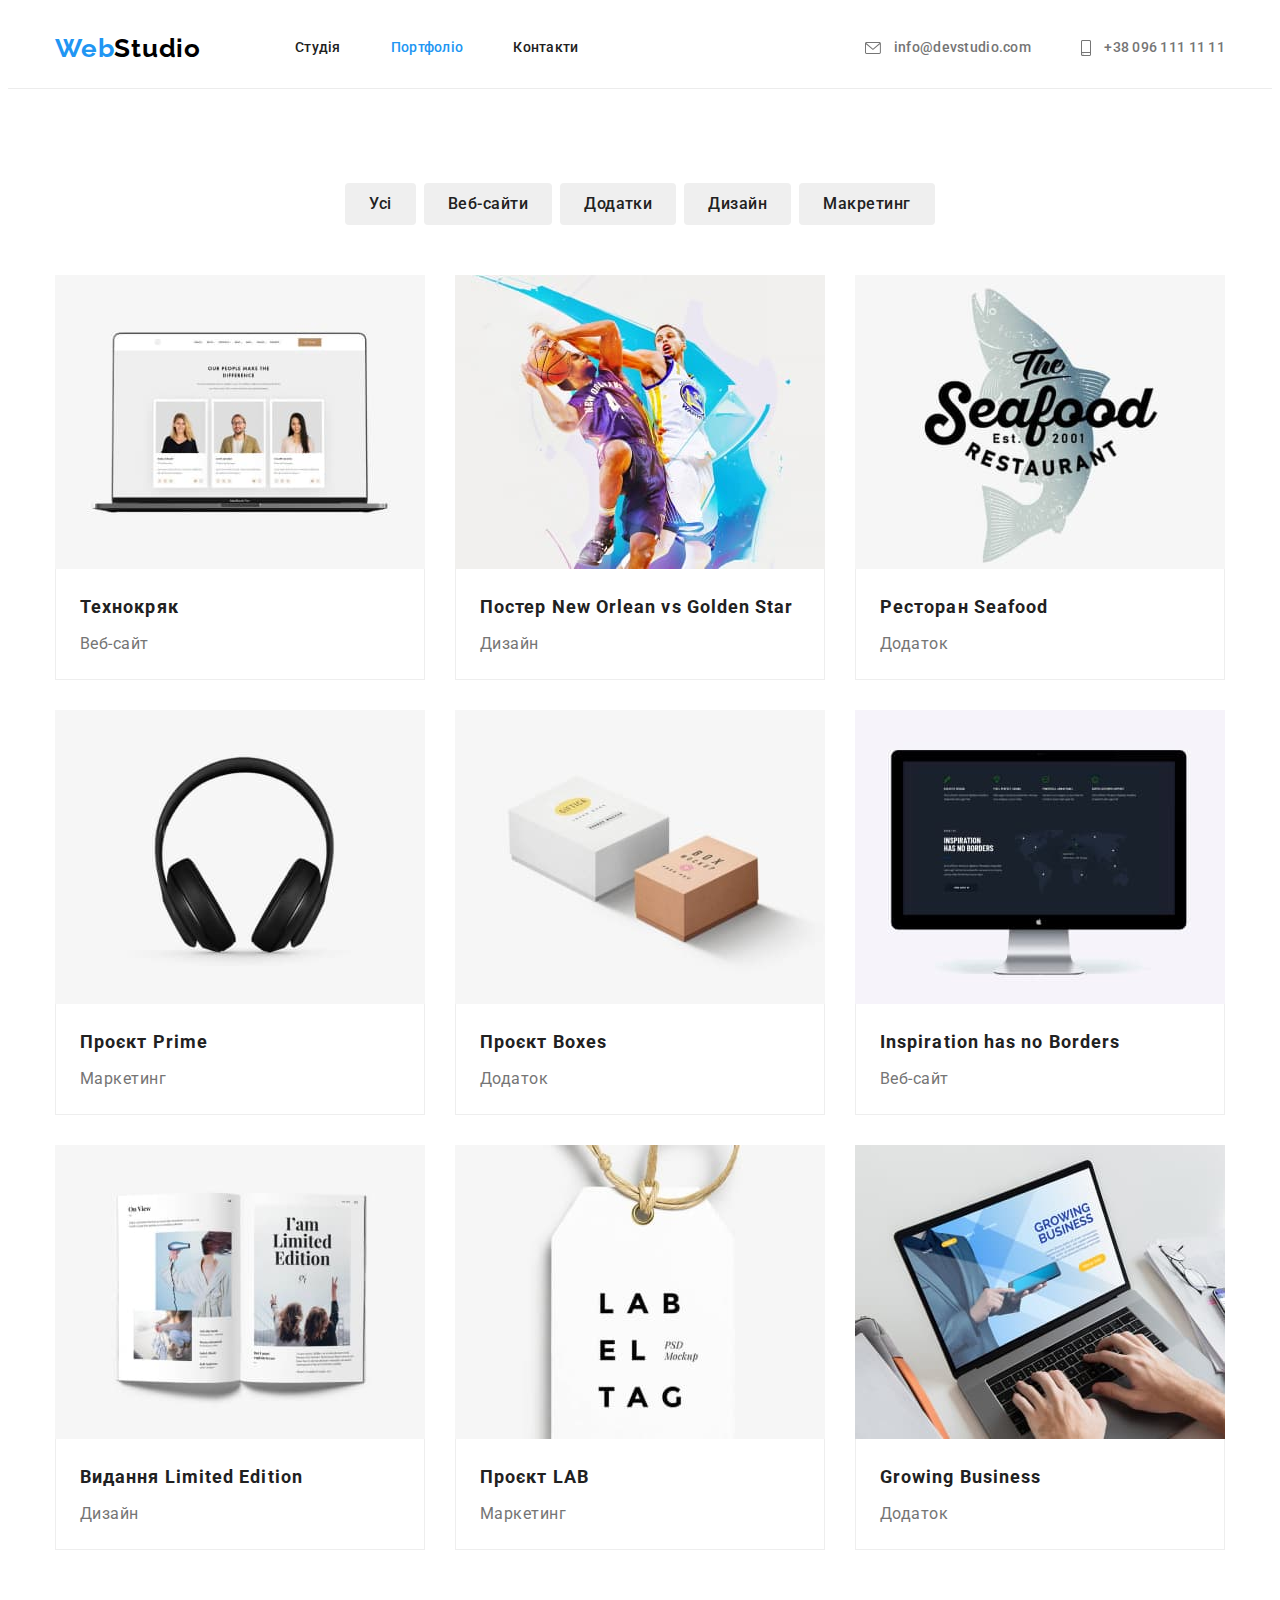
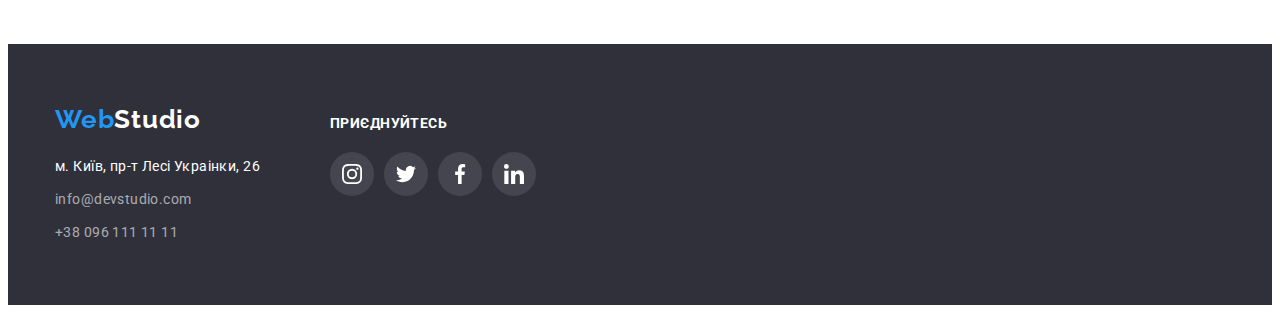
==== portfolio.html @ 737aeebc "initial state commit" ====
<!DOCTYPE html>
<html lang="uk">
<head>
    <meta charset="UTF-8">
    <meta http-equiv="X-UA-Compatible" content="IE=edge">
    <meta name="viewport" content="width=, initial-scale=1.0">
    <link rel=“preconnect” href=“https://fonts.googleapis.com”>
    <link rel=“preconnect” href=“https://fonts.gstatic.com” crossorigin>
    <link href="https://fonts.googleapis.com/css2?family=Raleway:wght@700&family=Roboto:wght@400;500;700;900&display=swap" rel="stylesheet">
    <link rel="stylesheet" href="https://cdnjs.cloudflare.com/ajax/libs/modern-normalize/1.1.0/modern-normalize.min.css" integrity="sha512-wpPYUAdjBVSE4KJnH1VR1HeZfpl1ub8YT/NKx4PuQ5NmX2tKuGu6U/JRp5y+Y8XG2tV+wKQpNHVUX03MfMFn9Q==" crossorigin="anonymous" referrerpolicy="no-referrer" />
    <link href="css/styles.css" rel="stylesheet">
    <title>Портфоліо</title>
</head>
<body>
    <header class="page-header-container">
            <div class="header-nav-block container">
                <a class="logo" href="index.html"><span>Web</span>Studio</a>
                <nav class="navigation-block">
                    <ul class="header-list-block">
                        <li><a class="header-link" href="index.html">Cтудія</a></li>
                        <li><a class="header-link selected" href="portfolio.html">Портфоліо</a></li>
                        <li><a class="header-link" href="#">Контакти</a></li>
                    </ul>
                </nav>
                <ul class="header-info-block">
                    <li><a class="header-info-mail" href="mailto:info@devstudio.com">
                        <svg class="mail-icon" width="16" height="12">
                            <use href="./images/icons.svg#icon-envelope"></use>
                        </svg>
                        info@devstudio.com</a>
                    </li>
                    <li><a class="header-info-tel" href="tel:+380961111111">
                        <svg class="smartphone-icon" width="10" height="16">
                            <use href="./images/icons.svg#icon-smartphone"></use>
                        </svg>
                        +38 096 111 11 11</a>
                    </li>
                </ul>
            </div>
    </header>
        <main>
            <section class="section">
                <div class="container">
                    <h1 class="main-portfolio">portfolio</h1>
                    <ul class="portfolio-button">            
                        <li><button class="port-button" type="button">Усі</button></li>
                        <li><button class="port-button" type="button">Веб-сайти</button></li>
                        <li><button class="port-button" type="button">Додатки</button></li>
                        <li><button class="port-button" type="button">Дизайн</button></li>
                        <li><button class="port-button" type="button">Макретинг</button></li>
                    </ul>
                    <ul class="portfolio-photo">
                        <li class="port-list">
                            <a class="port-link" href="#">
                                <img class="port-img" src="images/portfolio/img.jpg" alt="leptop" width="370" height="294">
                                <div class="port-p">
                                    <h3 class="port-title">Технокряк</h3>
                                    <p class="port-text">Веб-сайт</p>
                                </div>
                            </a>
                        </li>
                        <li class="port-list">
                            <a class="port-link" href="#">
                                <img class="port-img" src="images/portfolio/img2.jpg" alt="bascketball" width="370" height="294">
                                <div class="port-p">
                                    <h3 class="port-title">Постер New Orlean vs Golden Star</h3>
                                    <p class="port-text">Дизайн</p>
                                </div>
                            </a>
                        </li>
                        <li class="port-list">
                            <a class="port-link" href="#">
                                <img class="port-img" src="images/portfolio/img3.jpg" alt="seafood" width="370" height="294">
                                <div class="port-p">    
                                    <h3 class="port-title">Ресторан Seafood</h3>
                                    <p class="port-text">Додаток</p>
                                </div>
                            </a>
                        </li>
                        <li class="port-list">
                            <a class="port-link" href="#">
                                <img class="port-img" src="images/portfolio/img4.jpg" alt="headphone" width="370" height="294">
                                <div class="port-p">
                                    <h3 class="port-title">Проєкт Prime</h3>
                                    <p class="port-text">Маркетинг</p>
                                </div>
                            </a>
                        </li>
                        <li class="port-list">
                            <a class="port-link" href="#">
                                <img class="port-img" src="images/portfolio/img5.jpg" alt="boxes" width="370" height="294">
                                <div class="port-p">
                                    <h3 class="port-title">Проєкт Boxes</h3>
                                    <p class="port-text">Додаток</p>
                                </div>
                            </a>
                        </li>
                        <li class="port-list">
                            <a class="port-link" href="#">
                                <img class="port-img" src="images/portfolio/img6.jpg" alt="imac" width="370" height="294">
                                <div class="port-p"> 
                                    <h3 class="port-title">Inspiration has no Borders</h3>
                                    <p class="port-text">Веб-сайт</p>
                                </div>
                            </a>
                        </li>
                        <li class="port-list">
                            <a class="port-link" href="#">
                                <img class="port-img" src="images/portfolio/img7.jpg" alt="book" width="370" height="294">
                                <div class="port-p">
                                    <h3 class="port-title">Видання Limited Edition</h3>
                                    <p class="port-text">Дизайн</p>
                                </div>
                            </a>
                        </li>
                        <li class="port-list">
                            <a class="port-link" href="#">
                                <img class="port-img" src="images/portfolio/img8.jpg" alt="#" width="370" height="294">
                                <div class="port-p">    
                                    <h3 class="port-title">Проєкт LAB</h3>
                                    <p class="port-text">Маркетинг</p>
                                </div>
                            </a>
                        </li>
                        <li class="port-list">
                            <a class="port-link" href="#">
                                <img class="port-img" src="images/portfolio/img9.jpg" alt="#" width="370" height="294">
                                <div class="port-p">
                                    <h3 class="port-title">Growing Business</h3>
                                    <p class="port-text">Додаток</p>
                                </div>
                            </a>
                        </li>
                    </ul>
                </div>
            </section>
        </main>
        <footer class="footer-content">
            <div class="container">
                <div class="footer-div">
                    <a class="logo-footer" href="index.html"><span class="web-logo">Web</span>Studio</a>
                    <address>
                        <ul class="footer-info-block">
                            <li><a class="footer-adress" href="https://goo.gl/maps/CPtrU1FHBa2aNyZL9" target="_blank" rel="noopener noreferrer nofollow">м. Київ, пр-т Лесі Украінки, 26</a></li>
                            <li><a class="footer-mail" href="mailto:info@devstudio.com">info@devstudio.com</a></li>
                            <li><a class="footer-tel" href="tel:+380961111111">+38 096 111 11 11</a></li>
                        </ul>
                    </address>
                </div>
                <div>
                    <h2 class="footer-title">приєднуйтесь</h2>
                    <ul class="footer-icon">
                        <li class="footer-list">
                            <a href="https://www.instagram.com/" target="_blank">
                                <svg class="footer-icon" width="20" height="20">
                                    <use href="./images/icons.svg#icon-instagram"></use>
                                </svg>
                            </a>
                        </li>
                        <li class="footer-list">
                            <a href="https://twitter.com/" target="_blank">
                                <svg class="footer-icon" width="20" height="20">
                                    <use href="./images/icons.svg#icon-twitter"></use>
                                </svg>
                            </a>
                        </li>
                        <li class="footer-list">
                            <a href="https://www.facebook.com/" target="_blank">
                                <svg class="footer-icon" width="20" height="20">
                                    <use href="./images/icons.svg#icon-facebook"></use>
                                </svg>
                            </a>
                        </li>
                        <li class="footer-list">
                            <a href="https://www.linkedin.com/" target="_blank">
                                <svg class="footer-icon" width="20" height="20">
                                    <use href="./images/icons.svg#icon-linkedin"></use>
                                </svg>
                            </a>
                        </li>
                    </ul>
                </div>
            </div>
        </footer>
</body>
</html>
---- css/styles.css ----
html{
    box-sizing: border-box;
}

*,
*::before,
*::after {
    box-sizing: inherit;
}

:root {
    --main-color: #757575;
    --button-hover: #188CE8;
    --logo-leading-color: #2196F3;
    --logo-trailing-color: #000000;
    --header-link-color: #212121;
    --background-color: #2F303A;
    --main-back-color: #fff;
    --main-backgraund: #F5F4FA;
    --border-link: #AFB1B8;
    --gradient: rgba(47, 48, 58, 0.4);
    --footer-shadow: rgba(255, 255, 255, 0.6);
}

body {
    font-family: 'Roboto', sans-serif;
    color: var(--main-color);
    background-color: var(--main-back-color);
}

h1,h2,h3 {
    margin-top: 0;
    margin-bottom: 0;
}

img {
    display: block;
    max-width: 100%;
}

ul {
    margin: 0;
    padding: 0;
}

p {
    margin: 0;
}

.container {
    width: 1200px;
    margin: 0 auto;
    padding: 0 15px;
}

.section {
    padding-top: 94px;
    padding-bottom: 94px;
}

.page-header-container {
    display: flex;
    align-items: center;
    border-bottom: 1px solid #ECECEC;
}

.logo {
    font-family: 'Raleway', sans-serif;
    font-style: normal;
    font-weight: 700;
    font-size: 26px;
    line-height: 1.19;
    letter-spacing: 0.03em;
    color: var(--logo-trailing-color);
    text-decoration: none;
    margin-right: 94px;
}
.logo > span {
    color: var(--logo-leading-color);
}

.navigation-block {
    font-weight: 500;
    font-size: 14px;
    line-height: 1.14;
    letter-spacing: 0.02em;
}

.header-list-block {
    font-weight: 500;
    font-size: 14px;
    line-height: 1.14;
    letter-spacing: 0.02em;
    color: var(--header-link-color);
    display: flex;
    align-items: center;
    list-style-type: none;
    margin: 0;
}

.header-list-block > li {
    margin-right: 50px;
}


.header-link {
    display: block;
    text-decoration: none;
    color: var(--header-link-color);
    padding-top: 32px;
    padding-bottom: 32px;
}

.header-link:focus,
.header-link:hover,
.selected {
    color: var(--logo-leading-color);
    cursor: pointer;
}

.header-nav-block {
    display: flex;
    align-items: center;
}

.header-info-block {
    list-style-type: none;
    display: flex;
    align-items: center;
    margin-left: auto;
}

.header-info-block > li {
    margin-left: 50px;
}

.header-info-mail {
    display: block;
    font-weight: 500;
    font-size: 14px;
    line-height: 1.14;
    letter-spacing: 0.02em;
    text-decoration: none;
    color: var(--main-color);
    padding-top: 32px;
    padding-bottom: 32px;
}

.mail-icon{
    vertical-align: middle;
    margin-right: 10px;
    fill: currentColor;
}

.header-info-tel {
    display: block;
    font-weight: 500;
    font-size: 14px;
    line-height: 1.14;
    letter-spacing: 0.02em;
    text-decoration: none;
    color: var(--main-color);
    padding-top: 32px;
    padding-bottom: 32px;
}

.smartphone-icon {
    vertical-align: middle;
    margin-right: 10px;
    fill: currentColor;
}

.smartphone-icon:hover,
.mail-icon:hover {
    fill: var(--logo-leading-color);
}

.header-info-tel:focus,
.header-info-mail:focus,
.header-info-tel:hover,
.header-info-mail:hover {
    color: var(--logo-leading-color);
}

.main-portfolio{
    position: absolute;
    width: 1px;
    height: 1px;
    margin: -1px;
    border: 0;
    padding: 0;
    
    white-space: nowrap;
    clip-path: inset(100%);
    clip: rect(0 0 0 0);
    overflow: hidden;
}

.portfolio-button {
    display: flex;
    justify-content: center;
    list-style-type: none;
    margin-bottom: 50px;
    gap: 8px;
}

.port-button {
    border-color: transparent;
    border-radius: 4px;
    padding: 6px 22px;
    font-family: inherit;
    font-style: normal;
    font-weight: 500;
    font-size: 16px;
    line-height: 1.63;
    text-align: center;
    letter-spacing: 0.03em;
    color: var(--header-link-color);
    cursor: pointer;
}

.port-button:hover,
.port-button:focus {
    background-color: var(--logo-leading-color);
    color: var(--main-back-color);
    box-shadow:
    0px 3px 1px rgba(0, 0, 0, 0.1),
    0px 1px 2px rgba(0, 0, 0, 0.08),
    0px 2px 2px rgba(0, 0, 0, 0.12);
}

.portfolio-photo {
    list-style-type: none;
    display: grid;
    grid-template-columns: 1fr 1fr 1fr;
    max-width: 100%;
    gap: 30px;
}

.port-link {
    display: inherit;
    text-decoration: none;
}

.port-link:hover,
.port-link:focus {
    background: var(--main-back-color);
    box-shadow: 
    0px 1px 1px rgba(0, 0, 0, 0.12),
    0px 4px 4px rgba(0, 0, 0, 0.06),
    1px 4px 6px rgba(0, 0, 0, 0.16);
}

.port-p{
    padding: 20px 24px;
    border-left: 1px solid #EEEEEE;
    border-right: 1px solid #EEEEEE;
    border-bottom: 1px solid #EEEEEE;
}


.port-title {
    font-weight: 700;
    font-size: 18px;
    line-height: 2;
    letter-spacing: 0.06em;
    color: var(--header-link-color);
    margin-bottom: 4px;
}

.port-text {
    font-size: 16px;
    line-height: 1.87;
    letter-spacing: 0.03em;
    color: var(--main-color);
}

.main-section-1 {
    max-width: 1600px;
    height: 600px;
    margin-left: auto;
    margin-right: auto;
    padding-top: 200px;
    padding-bottom: 200px;
    text-align: center;
    background-color: #c4c4c4;
    background-image: linear-gradient(
    to bottom,
    var(--gradient),
    var(--gradient)),
    url("../images/background.jpg");
    background-size: cover;
}

.hero-title {
    font-weight: 900;
    font-size: 44px;
    line-height: 1.36;
    letter-spacing: 0.06em;
    text-transform: uppercase;
    color: var(--main-back-color);
    max-width: 696px;
    margin-bottom: 30px;
    margin-left: auto;
    margin-right: auto;
}

.hero-button {
    font-family: 'Roboto', sans-serif;
    font-weight: 700;
    font-size: 16px;
    line-height: 1.87;
    letter-spacing: 0.06em;
    color: var(--main-back-color);
    background-color: var(--logo-leading-color);
    box-shadow: 0px 4px 4px rgba(0, 0, 0, 0.15);
    border-radius: 4px;
    text-align: center;
    border-color: transparent;
    padding: 10px 32px;
}

.hero-button:focus,
.hero-button:hover {
    color: var(--main-back-color);
    background: var(--button-hover);
    box-shadow: 0px 4px 4px rgba(0, 0, 0, 0.15);
    cursor: pointer;
}

.main-list {
    list-style-type: none;
    display: flex;
    align-items: start;
    padding: 0;
    gap: 30px;
}

.main-lists {
    flex-basis: calc(100% - (3 * 30px) / 4);
}

.main-background {
    display: flex;
    justify-content: center;
    align-items: center;
    width: 270px;
    height: 120px;
    background-color: var(--main-backgraund);
    border-radius: 4px;
    margin-bottom: 30px;
}

.main-title {
    position: absolute;
    width: 1px;
    height: 1px;
    margin: -1px;
    border: 0;
    padding: 0;
    
    white-space: nowrap;
    clip-path: inset(100%);
    clip: rect(0 0 0 0);
    overflow: hidden;
}

.main-list-title {
    font-weight: 700;
    font-size: 14px;
    line-height: 1.14;
    letter-spacing: 0.03em;
    text-transform: uppercase;
    color: var(--header-link-color);
    margin-bottom: 10px;
}

.main-list-text {
    font-weight: 400;
    font-size: 14px;
    line-height: 1.71;
    letter-spacing: 0.03em;
}

.main-img-list {
    list-style-type: none;
    display: flex;
    justify-content: center;
    margin: auto;
    gap: 30px;
    padding: 0;
}

.main-section-3 {
    padding-bottom: 94px;

}

.main-title-3 {
    text-align: center;
    font-weight: 700;
    font-size: 36px;
    line-height: 1.17;
    letter-spacing: 0.03em;
    color: var(--header-link-color);
    margin-bottom: 50px;
}

.main-section-4 {
    background-color: var(--main-backgraund);
    list-style-type: none;
    margin: 0 auto;
}

.main-section-header {
    font-weight: 700;
    font-size: 36px;
    line-height: 1.17;
    letter-spacing: 0.03em;
    color: var(--header-link-color);
    text-align: center;
    margin-bottom: 50px;
}

.main-section-list {
    list-style-type: none;
    display: flex;
    justify-content: center;
    margin: auto;
    gap: 30px;
    padding: 0;
    
}

.main-foto-list {
    background-color: var(--main-back-color);
    box-shadow: 
    0px 1px 3px rgba(0, 0, 0, 0.12),
    0px 1px 1px rgba(0, 0, 0, 0.14),
    0px 2px 1px rgba(0, 0, 0, 0.2);
    border-radius: 0px 0px 4px 4px;
}

.main-foto-list > div {
    padding-top: 30px;
    padding-bottom: 30px;
}

.foto-title {
    font-weight: 500;
    font-size: 16px;
    line-height: 1.19;
    letter-spacing: 0.03em;
    color: var(--header-link-color);
    text-align: center;
    margin-bottom: 10px;
}

.foto-text {
    font-weight: 400;
    font-size: 16px;
    line-height: 1.19;
    letter-spacing: 0.03em;
    color: var(--main-color);
    text-align: center;
}

.main-foto-icon {
    display: flex;
    list-style-type: none;
    margin: 16px 32px 0;
    gap: 10px;
}

.foto-list {
    width: 44px;
    height: 44px;
}

.foto-list > a {
    display: flex;
    justify-content: center;
    align-items: center;
    width: 100%;
    height: 100%;
}

.foto-list > a:focus,
.foto-list > a:hover {
    border-radius: 50%;
    background-color: #2196F3;
}

.foto-icon{
    fill: var(--border-link);
}

.foto-list > a:focus .foto-icon,
.foto-list > a:hover .foto-icon {
    fill: var(--main-back-color);
}

.client {
    display: block;
}

.client-title {
    font-weight: 700;
    font-size: 36px;
    line-height: 1.17;
    text-align: center;
    letter-spacing: 0.03em;
    color: var(--header-link-color);
    margin-bottom: 50px;
}

.client-list {
    display: flex;
    list-style-type: none;
    gap: 30px;
}

.client-lists {
    width: 170px;
    text-align: center;
}

.client-link {
    display: flex;
    justify-content: center;
    align-items: center;
    width: 170px;
    height: 92px;
    border: 1px solid var(--border-link);
    border-radius: 4px;
}

.client-link:focus,
.client-link:hover {
    border-color: var(--logo-leading-color);
}

.section-icon {
    fill: var(--border-link);
}

.client-link:focus .section-icon,
.client-link:hover .section-icon {
    fill: var(--logo-leading-color);
}

.footer-content {
    background-color: var(--background-color);
    padding-top: 60px;
    padding-bottom: 60px;
}

.footer-content > .container {
    display: flex;
}

.container > div:first-child {
    margin-right: 70px;
}

.container > div:last-child {
    margin-top: 12px;
}

.logo-footer {
    display: inline-block;
    font-family: 'Raleway', sans-serif;
    font-style: normal;
    font-weight: 700;
    font-size: 26px;
    line-height: 1.19;
    letter-spacing: 0.03em;
    color: var(--main-back-color);
    text-decoration: none;
    margin-bottom: 20px;
}

.web-logo {
    color: var(--logo-leading-color);
}

.footer-info-block {
    list-style-type: none;
}

.footer-info-block > li:not(:last-child) {
    margin-bottom: 9px;
}

.footer-adress {
    font-style: normal;
    text-decoration: none;
    font-size: 14px;
    line-height: 1.71;
    letter-spacing: 0.03em;
    color: var(--main-back-color);
}

.footer-mail,
.footer-tel {
    display: block;
    font-style: normal;
    text-decoration: none;
    font-size: 14px;
    line-height: 1.71;
    letter-spacing: 0.03em;
    color: var(--footer-shadow);
}

.footer-adress:focus,
.footer-mail:focus,
.footer-tel:focus,
.footer-adress:hover,
.footer-mail:hover,
.footer-tel:hover {
    color: var(--logo-leading-color);
}

.footer-title {
    font-weight: 700;
    font-size: 14px;
    line-height: 1.14;
    letter-spacing: 0.03em;
    text-transform: uppercase;
    color: var(--main-back-color);
    margin-bottom: 20px;
}

.footer-icon {
    display: flex;
    list-style-type: none;
    gap: 10px;
}

.footer-list {
    width: 44px;
    height: 44px;
    border-radius: 50%;
    background-color: rgba(255, 255, 255, 0.1);
}

.footer-list > a {
    display: flex;
    justify-content: center;
    align-items: center;
    width: 100%;
    height: 100%;
}

.footer-list > a:focus,
.footer-list > a:hover {
    border-radius: 50%;
    background-color: #2196F3;
}

.footer-icon{
    fill: var(--main-back-color);
}
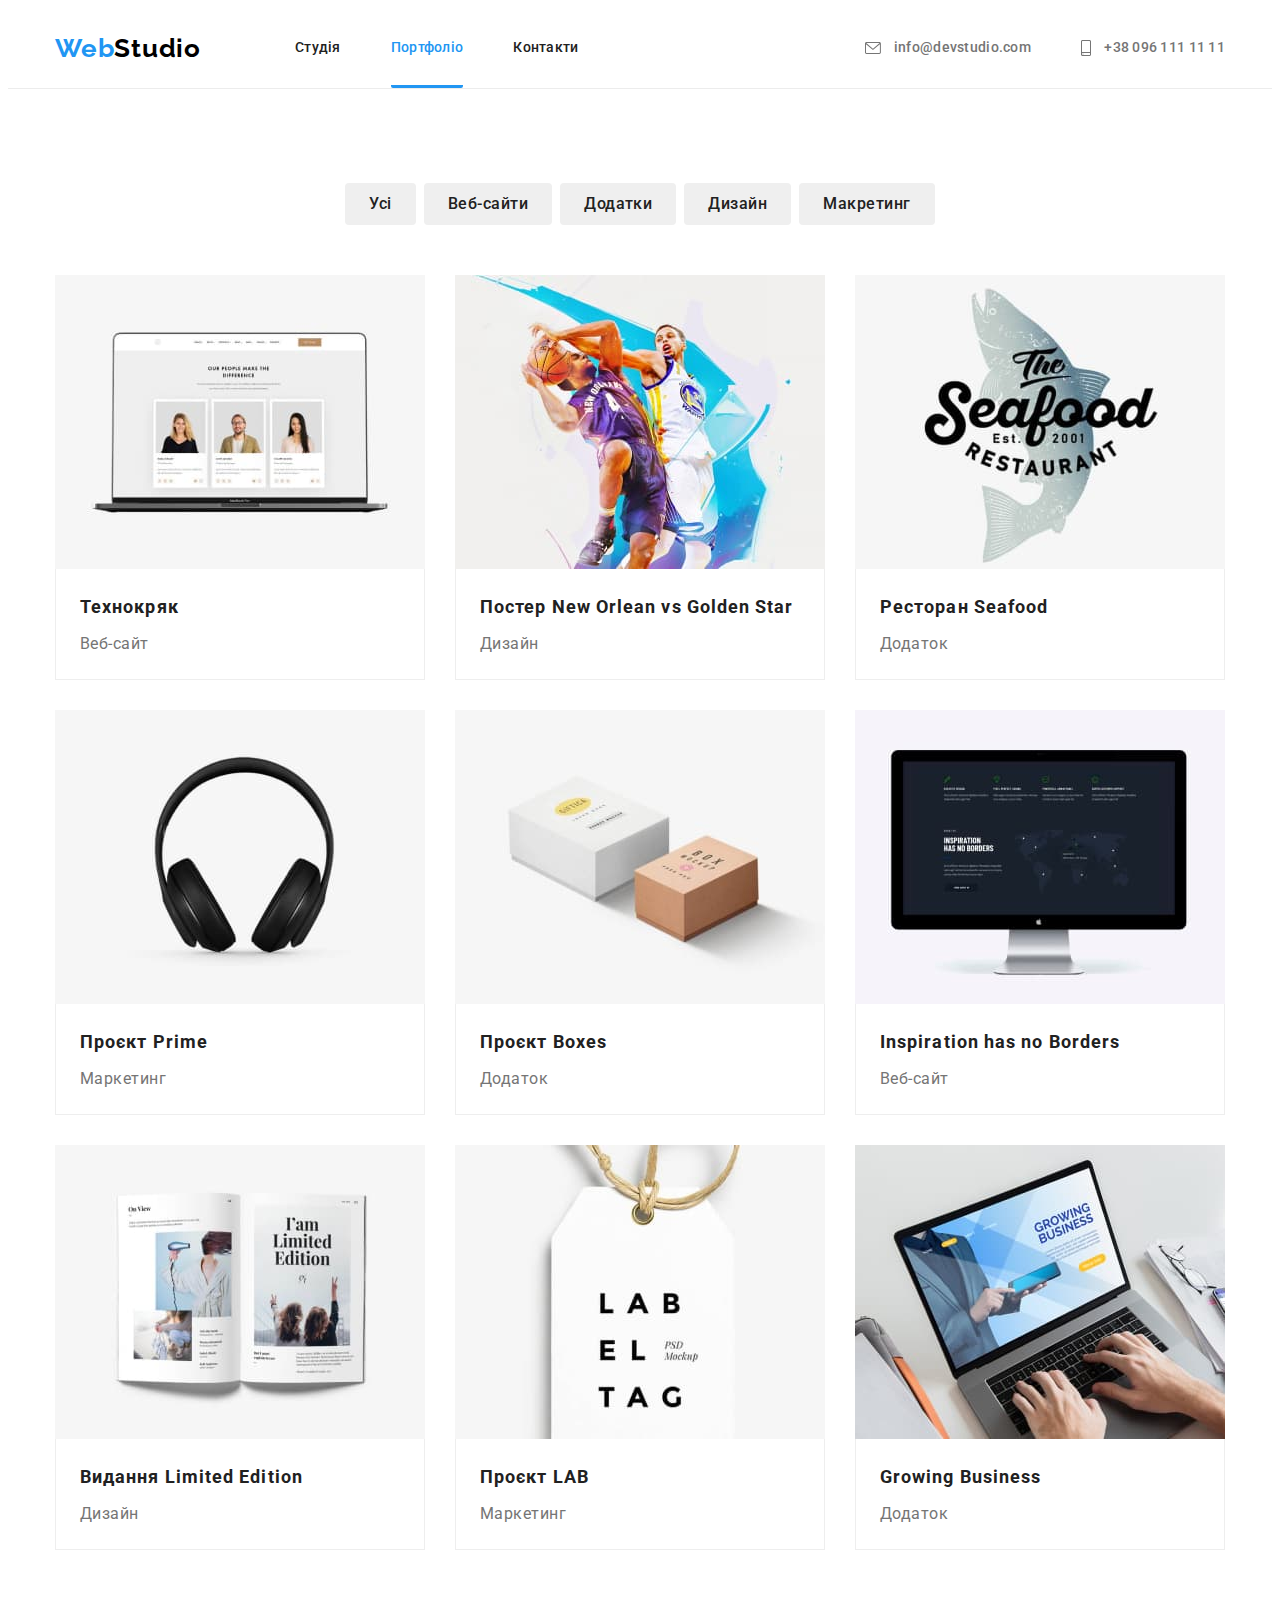
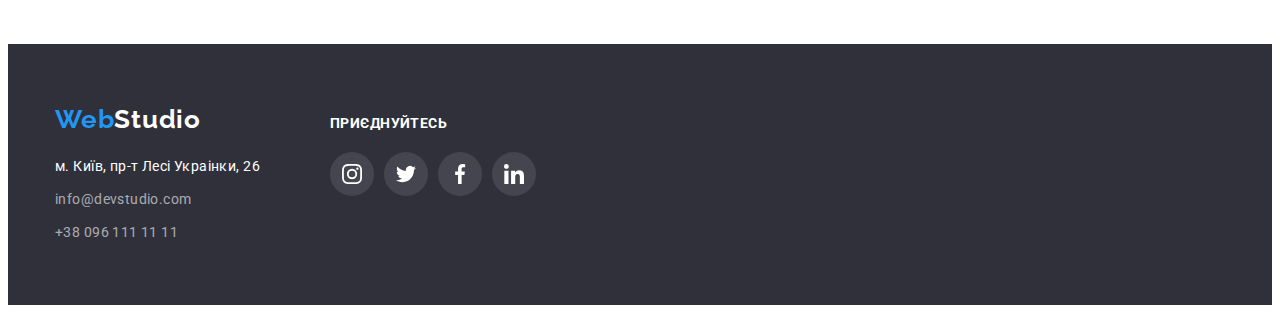
==== commit 189ad64f: "start?" ====
--- a/portfolio.html
+++ b/portfolio.html
@@ -53,6 +53,9 @@
                         <li class="port-list">
                             <a class="port-link" href="#">
                                 <img class="port-img" src="images/portfolio/img.jpg" alt="leptop" width="370" height="294">
+                                <div class="overlay">
+                                    <div class="text">Ресурс пропонує комплексні пропозиції з різним рівнем функціоналу та сервісів. Все це дозволить відвідувачу отримати вичерпні відомості про компанію чи приватну особу.</div>
+                                </div>
                                 <div class="port-p">
                                     <h3 class="port-title">Технокряк</h3>
                                     <p class="port-text">Веб-сайт</p>
@@ -62,6 +65,9 @@
                         <li class="port-list">
                             <a class="port-link" href="#">
                                 <img class="port-img" src="images/portfolio/img2.jpg" alt="bascketball" width="370" height="294">
+                                <div class="overlay">
+                                    <div class="text">Ресурс пропонує комплексні пропозиції з різним рівнем функціоналу та сервісів. Все це дозволить відвідувачу отримати вичерпні відомості про компанію чи приватну особу.</div>
+                                </div>
                                 <div class="port-p">
                                     <h3 class="port-title">Постер New Orlean vs Golden Star</h3>
                                     <p class="port-text">Дизайн</p>
@@ -71,6 +77,9 @@
                         <li class="port-list">
                             <a class="port-link" href="#">
                                 <img class="port-img" src="images/portfolio/img3.jpg" alt="seafood" width="370" height="294">
+                                <div class="overlay">
+                                    <div class="text">Ресурс пропонує комплексні пропозиції з різним рівнем функціоналу та сервісів. Все це дозволить відвідувачу отримати вичерпні відомості про компанію чи приватну особу.</div>
+                                </div>
                                 <div class="port-p">    
                                     <h3 class="port-title">Ресторан Seafood</h3>
                                     <p class="port-text">Додаток</p>
@@ -80,6 +89,9 @@
                         <li class="port-list">
                             <a class="port-link" href="#">
                                 <img class="port-img" src="images/portfolio/img4.jpg" alt="headphone" width="370" height="294">
+                                <div class="overlay">
+                                    <div class="text">Ресурс пропонує комплексні пропозиції з різним рівнем функціоналу та сервісів. Все це дозволить відвідувачу отримати вичерпні відомості про компанію чи приватну особу.</div>
+                                </div>
                                 <div class="port-p">
                                     <h3 class="port-title">Проєкт Prime</h3>
                                     <p class="port-text">Маркетинг</p>
@@ -89,6 +101,9 @@
                         <li class="port-list">
                             <a class="port-link" href="#">
                                 <img class="port-img" src="images/portfolio/img5.jpg" alt="boxes" width="370" height="294">
+                                <div class="overlay">
+                                    <div class="text">Ресурс пропонує комплексні пропозиції з різним рівнем функціоналу та сервісів. Все це дозволить відвідувачу отримати вичерпні відомості про компанію чи приватну особу.</div>
+                                </div>
                                 <div class="port-p">
                                     <h3 class="port-title">Проєкт Boxes</h3>
                                     <p class="port-text">Додаток</p>
@@ -98,6 +113,9 @@
                         <li class="port-list">
                             <a class="port-link" href="#">
                                 <img class="port-img" src="images/portfolio/img6.jpg" alt="imac" width="370" height="294">
+                                <div class="overlay">
+                                    <div class="text">Ресурс пропонує комплексні пропозиції з різним рівнем функціоналу та сервісів. Все це дозволить відвідувачу отримати вичерпні відомості про компанію чи приватну особу.</div>
+                                </div>
                                 <div class="port-p"> 
                                     <h3 class="port-title">Inspiration has no Borders</h3>
                                     <p class="port-text">Веб-сайт</p>
@@ -107,6 +125,9 @@
                         <li class="port-list">
                             <a class="port-link" href="#">
                                 <img class="port-img" src="images/portfolio/img7.jpg" alt="book" width="370" height="294">
+                                <div class="overlay">
+                                    <div class="text">Ресурс пропонує комплексні пропозиції з різним рівнем функціоналу та сервісів. Все це дозволить відвідувачу отримати вичерпні відомості про компанію чи приватну особу.</div>
+                                </div>
                                 <div class="port-p">
                                     <h3 class="port-title">Видання Limited Edition</h3>
                                     <p class="port-text">Дизайн</p>
@@ -116,6 +137,9 @@
                         <li class="port-list">
                             <a class="port-link" href="#">
                                 <img class="port-img" src="images/portfolio/img8.jpg" alt="#" width="370" height="294">
+                                <div class="overlay">
+                                    <div class="text">Ресурс пропонує комплексні пропозиції з різним рівнем функціоналу та сервісів. Все це дозволить відвідувачу отримати вичерпні відомості про компанію чи приватну особу.</div>
+                                </div>
                                 <div class="port-p">    
                                     <h3 class="port-title">Проєкт LAB</h3>
                                     <p class="port-text">Маркетинг</p>
@@ -125,6 +149,9 @@
                         <li class="port-list">
                             <a class="port-link" href="#">
                                 <img class="port-img" src="images/portfolio/img9.jpg" alt="#" width="370" height="294">
+                                <div class="overlay">
+                                    <div class="text">Ресурс пропонує комплексні пропозиції з різним рівнем функціоналу та сервісів. Все це дозволить відвідувачу отримати вичерпні відомості про компанію чи приватну особу.</div>
+                                </div>
                                 <div class="port-p">
                                     <h3 class="port-title">Growing Business</h3>
                                     <p class="port-text">Додаток</p>
--- a/css/styles.css
+++ b/css/styles.css
@@ -26,6 +26,7 @@
     font-family: 'Roboto', sans-serif;
     color: var(--main-color);
     background-color: var(--main-back-color);
+    position: relative;
 }
 
 h1,h2,h3 {
@@ -113,9 +114,17 @@
 
 .header-link:focus,
 .header-link:hover,
+.header-link:focus::after,
+.header-link:hover::after,
 .selected {
+    box-sizing: border-box;
+    padding-bottom: 29px;
     color: var(--logo-leading-color);
     cursor: pointer;
+    border-bottom: solid var(--logo-leading-color);
+    border-radius: 2px;
+    transition-duration: 250ms;
+    transition-timing-function: cubic-bezier(0.4, 0, 0.2, 1);
 }
 
 .header-nav-block {
@@ -173,6 +182,8 @@
 .smartphone-icon:hover,
 .mail-icon:hover {
     fill: var(--logo-leading-color);
+    transition-duration: 250ms;
+    transition-timing-function: cubic-bezier(0.4, 0, 0.2, 1);
 }
 
 .header-info-tel:focus,
@@ -180,6 +191,8 @@
 .header-info-tel:hover,
 .header-info-mail:hover {
     color: var(--logo-leading-color);
+    transition-duration: 250ms;
+    transition-timing-function: cubic-bezier(0.4, 0, 0.2, 1);
 }
 
 .main-portfolio{
@@ -227,6 +240,8 @@
     0px 3px 1px rgba(0, 0, 0, 0.1),
     0px 1px 2px rgba(0, 0, 0, 0.08),
     0px 2px 2px rgba(0, 0, 0, 0.12);
+    transition-duration: 250ms;
+    transition-timing-function: cubic-bezier(0.4, 0, 0.2, 1);
 }
 
 .portfolio-photo {
@@ -238,17 +253,21 @@
 }
 
 .port-link {
-    display: inherit;
+    display: block;
     text-decoration: none;
+    transition-property: transform;
+    position: relative;
+    background: var(--main-back-color);
 }
 
 .port-link:hover,
 .port-link:focus {
-    background: var(--main-back-color);
     box-shadow: 
     0px 1px 1px rgba(0, 0, 0, 0.12),
     0px 4px 4px rgba(0, 0, 0, 0.06),
     1px 4px 6px rgba(0, 0, 0, 0.16);
+    transition-duration: 250ms;
+    transition-timing-function: cubic-bezier(0.4, 0, 0.2, 1);
 }
 
 .port-p{
@@ -257,6 +276,7 @@
     border-right: 1px solid #EEEEEE;
     border-bottom: 1px solid #EEEEEE;
 }
+
 
 
 .port-title {
@@ -326,6 +346,8 @@
     background: var(--button-hover);
     box-shadow: 0px 4px 4px rgba(0, 0, 0, 0.15);
     cursor: pointer;
+    transition-duration: 250ms;
+    transition-timing-function: cubic-bezier(0.4, 0, 0.2, 1);
 }
 
 .main-list {
@@ -467,8 +489,9 @@
 
 .main-foto-icon {
     display: flex;
-    list-style-type: none;
-    margin: 16px 32px 0;
+    justify-content: center;
+    list-style-type: none;
+    margin-top: 16px;
     gap: 10px;
 }
 
@@ -489,6 +512,8 @@
 .foto-list > a:hover {
     border-radius: 50%;
     background-color: #2196F3;
+    transition-duration: 250ms;
+    transition-timing-function: cubic-bezier(0.4, 0, 0.2, 1);
 }
 
 .foto-icon{
@@ -498,6 +523,8 @@
 .foto-list > a:focus .foto-icon,
 .foto-list > a:hover .foto-icon {
     fill: var(--main-back-color);
+    transition-duration: 250ms;
+    transition-timing-function: cubic-bezier(0.4, 0, 0.2, 1);
 }
 
 .client {
@@ -538,6 +565,8 @@
 .client-link:focus,
 .client-link:hover {
     border-color: var(--logo-leading-color);
+    transition-duration: 250ms;
+    transition-timing-function: cubic-bezier(0.4, 0, 0.2, 1);
 }
 
 .section-icon {
@@ -547,6 +576,8 @@
 .client-link:focus .section-icon,
 .client-link:hover .section-icon {
     fill: var(--logo-leading-color);
+    transition-duration: 250ms;
+    transition-timing-function: cubic-bezier(0.4, 0, 0.2, 1);
 }
 
 .footer-content {
@@ -557,14 +588,11 @@
 
 .footer-content > .container {
     display: flex;
+    align-items: baseline;
 }
 
 .container > div:first-child {
     margin-right: 70px;
-}
-
-.container > div:last-child {
-    margin-top: 12px;
 }
 
 .logo-footer {
@@ -619,6 +647,8 @@
 .footer-mail:hover,
 .footer-tel:hover {
     color: var(--logo-leading-color);
+    transition-duration: 250ms;
+    transition-timing-function: cubic-bezier(0.4, 0, 0.2, 1);
 }
 
 .footer-title {
@@ -656,8 +686,92 @@
 .footer-list > a:hover {
     border-radius: 50%;
     background-color: #2196F3;
+    transition-duration: 250ms;
+    transition-timing-function: cubic-bezier(0.4, 0, 0.2, 1);
 }
 
 .footer-icon{
     fill: var(--main-back-color);
-}+}
+
+.modal-backdrop {
+    position: fixed;
+    top: 0;
+    left: 0;
+    width: 100%;
+    height: 100%;
+    background-color: rgba(0, 0, 0, 0.2);
+    display: flex;
+    justify-content: center;
+    align-items: center;
+}
+
+.is-hidden {
+    visibility: hidden;
+    opacity: 0;
+    pointer-events: none;
+}
+
+.modal {
+    width: 528px;
+    height: 581px;
+    background-color: var(--main-back-color);
+}
+
+.modal-close {
+    display: flex;
+    margin-top: 14px;
+    margin-left: auto;
+    margin-right: 14px;
+    width: 30px;
+    height: 30px;
+    border-radius: 50% 50%;
+    align-items: center;
+    border-color: rgba(0, 0, 0, 0.1);
+    box-shadow: 0px 1px 3px rgba(0, 0, 0, 0.12), 
+    0px 1px 1px rgba(0, 0, 0, 0.14), 
+    0px 2px 1px rgba(0, 0, 0, 0.2);
+}
+
+.modal-close:hover,
+.modal-close:focus {
+    border-color: rgba(0, 0, 0, 0.1);
+    box-shadow: 0px 1px 3px rgba(0, 0, 0, 0.12), 
+    0px 1px 1px rgba(0, 0, 0, 0.14), 
+    0px 2px 1px rgba(0, 0, 0, 0.2);
+    transition-duration: 250ms;
+    transition-timing-function: cubic-bezier(0.4, 0, 0.2, 1);
+}
+
+.model-icon {
+    width: 100%;
+    height: 100%;
+}
+
+.overlay {
+    position: absolute;
+    bottom: 110px;
+    left: 0;
+    right: 0;
+    background-color: rgba(33, 150, 243, 0.9);
+    overflow: hidden;
+    width: 370px;
+    height: 0;
+  }
+  
+  .port-link:hover .overlay {
+    height: 294px;
+    transition-duration: 250ms;
+    transition-timing-function: cubic-bezier(0.4, 0, 0.2, 1);
+  }
+  
+  .text {
+    position: absolute;
+    padding: 63px 24px;
+    font-weight: 400;
+    font-size: 18px;
+    line-height: 1.56;
+    color: var(--main-back-color);
+    letter-spacing: 0.03em;
+    text-align: start;
+  }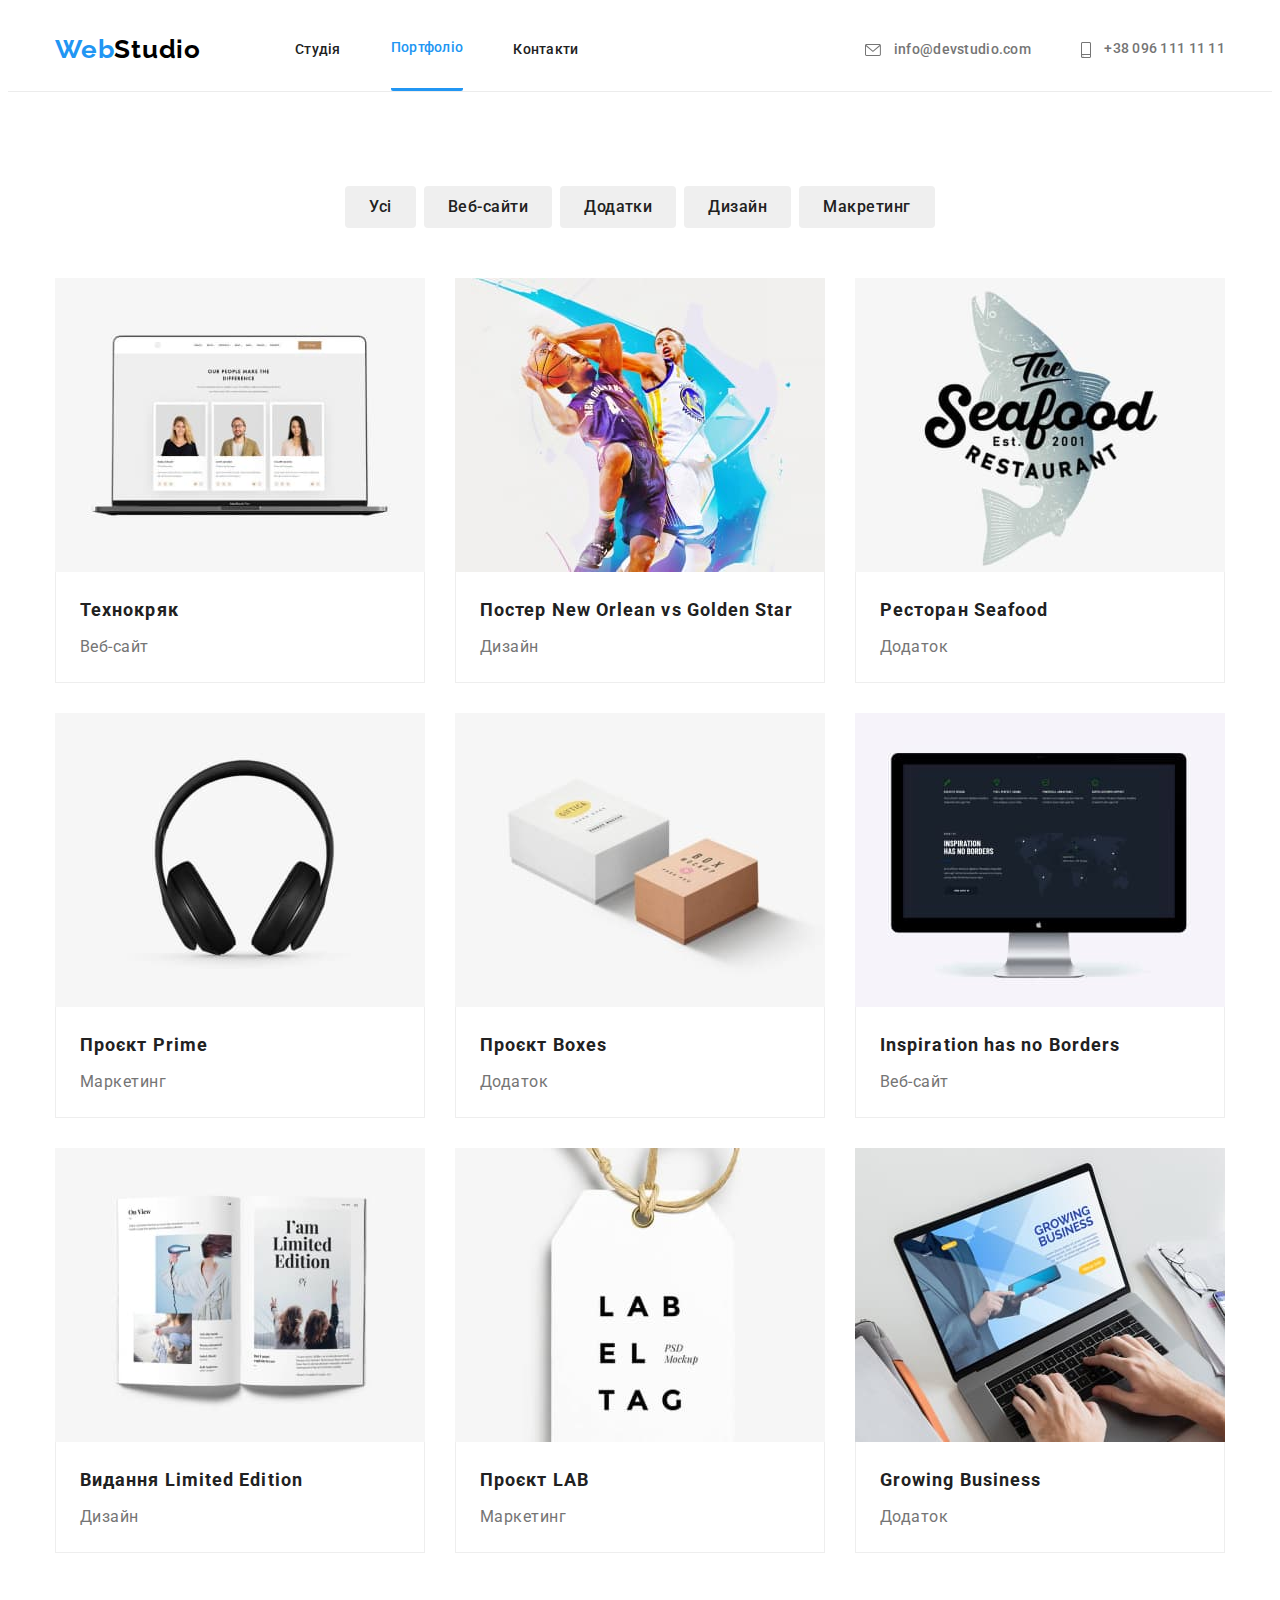
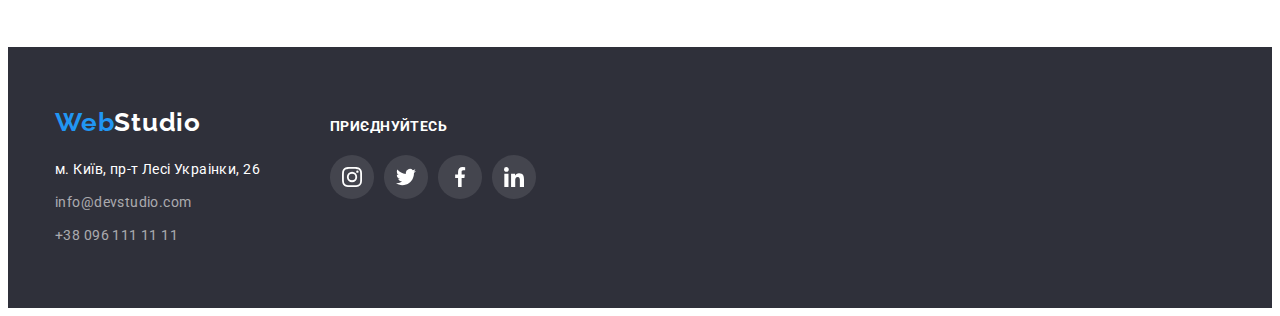
==== commit 9a2219e8: "finish?" ====
--- a/portfolio.html
+++ b/portfolio.html
@@ -53,9 +53,7 @@
                         <li class="port-list">
                             <a class="port-link" href="#">
                                 <img class="port-img" src="images/portfolio/img.jpg" alt="leptop" width="370" height="294">
-                                <div class="overlay">
-                                    <div class="text">Ресурс пропонує комплексні пропозиції з різним рівнем функціоналу та сервісів. Все це дозволить відвідувачу отримати вичерпні відомості про компанію чи приватну особу.</div>
-                                </div>
+                                <div class="text">Ресурс пропонує комплексні пропозиції з різним рівнем функціоналу та сервісів. Все це дозволить відвідувачу отримати вичерпні відомості про компанію чи приватну особу.</div>
                                 <div class="port-p">
                                     <h3 class="port-title">Технокряк</h3>
                                     <p class="port-text">Веб-сайт</p>
@@ -65,9 +63,7 @@
                         <li class="port-list">
                             <a class="port-link" href="#">
                                 <img class="port-img" src="images/portfolio/img2.jpg" alt="bascketball" width="370" height="294">
-                                <div class="overlay">
-                                    <div class="text">Ресурс пропонує комплексні пропозиції з різним рівнем функціоналу та сервісів. Все це дозволить відвідувачу отримати вичерпні відомості про компанію чи приватну особу.</div>
-                                </div>
+                                <div class="text">Ресурс пропонує комплексні пропозиції з різним рівнем функціоналу та сервісів. Все це дозволить відвідувачу отримати вичерпні відомості про компанію чи приватну особу.</div>
                                 <div class="port-p">
                                     <h3 class="port-title">Постер New Orlean vs Golden Star</h3>
                                     <p class="port-text">Дизайн</p>
@@ -77,9 +73,7 @@
                         <li class="port-list">
                             <a class="port-link" href="#">
                                 <img class="port-img" src="images/portfolio/img3.jpg" alt="seafood" width="370" height="294">
-                                <div class="overlay">
-                                    <div class="text">Ресурс пропонує комплексні пропозиції з різним рівнем функціоналу та сервісів. Все це дозволить відвідувачу отримати вичерпні відомості про компанію чи приватну особу.</div>
-                                </div>
+                                <div class="text">Ресурс пропонує комплексні пропозиції з різним рівнем функціоналу та сервісів. Все це дозволить відвідувачу отримати вичерпні відомості про компанію чи приватну особу.</div>
                                 <div class="port-p">    
                                     <h3 class="port-title">Ресторан Seafood</h3>
                                     <p class="port-text">Додаток</p>
@@ -89,9 +83,7 @@
                         <li class="port-list">
                             <a class="port-link" href="#">
                                 <img class="port-img" src="images/portfolio/img4.jpg" alt="headphone" width="370" height="294">
-                                <div class="overlay">
-                                    <div class="text">Ресурс пропонує комплексні пропозиції з різним рівнем функціоналу та сервісів. Все це дозволить відвідувачу отримати вичерпні відомості про компанію чи приватну особу.</div>
-                                </div>
+                                <div class="text">Ресурс пропонує комплексні пропозиції з різним рівнем функціоналу та сервісів. Все це дозволить відвідувачу отримати вичерпні відомості про компанію чи приватну особу.</div>
                                 <div class="port-p">
                                     <h3 class="port-title">Проєкт Prime</h3>
                                     <p class="port-text">Маркетинг</p>
@@ -101,9 +93,7 @@
                         <li class="port-list">
                             <a class="port-link" href="#">
                                 <img class="port-img" src="images/portfolio/img5.jpg" alt="boxes" width="370" height="294">
-                                <div class="overlay">
-                                    <div class="text">Ресурс пропонує комплексні пропозиції з різним рівнем функціоналу та сервісів. Все це дозволить відвідувачу отримати вичерпні відомості про компанію чи приватну особу.</div>
-                                </div>
+                                <div class="text">Ресурс пропонує комплексні пропозиції з різним рівнем функціоналу та сервісів. Все це дозволить відвідувачу отримати вичерпні відомості про компанію чи приватну особу.</div>
                                 <div class="port-p">
                                     <h3 class="port-title">Проєкт Boxes</h3>
                                     <p class="port-text">Додаток</p>
@@ -113,9 +103,7 @@
                         <li class="port-list">
                             <a class="port-link" href="#">
                                 <img class="port-img" src="images/portfolio/img6.jpg" alt="imac" width="370" height="294">
-                                <div class="overlay">
-                                    <div class="text">Ресурс пропонує комплексні пропозиції з різним рівнем функціоналу та сервісів. Все це дозволить відвідувачу отримати вичерпні відомості про компанію чи приватну особу.</div>
-                                </div>
+                                <div class="text">Ресурс пропонує комплексні пропозиції з різним рівнем функціоналу та сервісів. Все це дозволить відвідувачу отримати вичерпні відомості про компанію чи приватну особу.</div>
                                 <div class="port-p"> 
                                     <h3 class="port-title">Inspiration has no Borders</h3>
                                     <p class="port-text">Веб-сайт</p>
@@ -125,9 +113,7 @@
                         <li class="port-list">
                             <a class="port-link" href="#">
                                 <img class="port-img" src="images/portfolio/img7.jpg" alt="book" width="370" height="294">
-                                <div class="overlay">
-                                    <div class="text">Ресурс пропонує комплексні пропозиції з різним рівнем функціоналу та сервісів. Все це дозволить відвідувачу отримати вичерпні відомості про компанію чи приватну особу.</div>
-                                </div>
+                                <div class="text">Ресурс пропонує комплексні пропозиції з різним рівнем функціоналу та сервісів. Все це дозволить відвідувачу отримати вичерпні відомості про компанію чи приватну особу.</div>
                                 <div class="port-p">
                                     <h3 class="port-title">Видання Limited Edition</h3>
                                     <p class="port-text">Дизайн</p>
@@ -137,9 +123,7 @@
                         <li class="port-list">
                             <a class="port-link" href="#">
                                 <img class="port-img" src="images/portfolio/img8.jpg" alt="#" width="370" height="294">
-                                <div class="overlay">
-                                    <div class="text">Ресурс пропонує комплексні пропозиції з різним рівнем функціоналу та сервісів. Все це дозволить відвідувачу отримати вичерпні відомості про компанію чи приватну особу.</div>
-                                </div>
+                                <div class="text">Ресурс пропонує комплексні пропозиції з різним рівнем функціоналу та сервісів. Все це дозволить відвідувачу отримати вичерпні відомості про компанію чи приватну особу.</div>
                                 <div class="port-p">    
                                     <h3 class="port-title">Проєкт LAB</h3>
                                     <p class="port-text">Маркетинг</p>
@@ -149,9 +133,7 @@
                         <li class="port-list">
                             <a class="port-link" href="#">
                                 <img class="port-img" src="images/portfolio/img9.jpg" alt="#" width="370" height="294">
-                                <div class="overlay">
-                                    <div class="text">Ресурс пропонує комплексні пропозиції з різним рівнем функціоналу та сервісів. Все це дозволить відвідувачу отримати вичерпні відомості про компанію чи приватну особу.</div>
-                                </div>
+                                <div class="text">Ресурс пропонує комплексні пропозиції з різним рівнем функціоналу та сервісів. Все це дозволить відвідувачу отримати вичерпні відомості про компанію чи приватну особу.</div>
                                 <div class="port-p">
                                     <h3 class="port-title">Growing Business</h3>
                                     <p class="port-text">Додаток</p>
--- a/css/styles.css
+++ b/css/styles.css
@@ -101,30 +101,32 @@
 
 .header-list-block > li {
     margin-right: 50px;
+    display: flex;
 }
 
 
 .header-link {
-    display: block;
+    box-sizing: border-box;
+    display: inline-block;
     text-decoration: none;
     color: var(--header-link-color);
     padding-top: 32px;
     padding-bottom: 32px;
+    transition-duration: 250ms;
+    transition-timing-function: cubic-bezier(0.4, 0, 0.2, 1);
 }
 
 .header-link:focus,
 .header-link:hover,
-.header-link:focus::after,
-.header-link:hover::after,
+.selected:hover::after,
+.selected:focus::after,
 .selected {
-    box-sizing: border-box;
-    padding-bottom: 29px;
     color: var(--logo-leading-color);
     cursor: pointer;
-    border-bottom: solid var(--logo-leading-color);
+    content:'';
+    display: flex;
+    border-bottom: 3px solid;
     border-radius: 2px;
-    transition-duration: 250ms;
-    transition-timing-function: cubic-bezier(0.4, 0, 0.2, 1);
 }
 
 .header-nav-block {
@@ -153,6 +155,8 @@
     color: var(--main-color);
     padding-top: 32px;
     padding-bottom: 32px;
+    transition-duration: 250ms;
+    transition-timing-function: cubic-bezier(0.4, 0, 0.2, 1);
 }
 
 .mail-icon{
@@ -171,6 +175,8 @@
     color: var(--main-color);
     padding-top: 32px;
     padding-bottom: 32px;
+    transition-duration: 250ms;
+    transition-timing-function: cubic-bezier(0.4, 0, 0.2, 1);
 }
 
 .smartphone-icon {
@@ -182,8 +188,6 @@
 .smartphone-icon:hover,
 .mail-icon:hover {
     fill: var(--logo-leading-color);
-    transition-duration: 250ms;
-    transition-timing-function: cubic-bezier(0.4, 0, 0.2, 1);
 }
 
 .header-info-tel:focus,
@@ -191,8 +195,6 @@
 .header-info-tel:hover,
 .header-info-mail:hover {
     color: var(--logo-leading-color);
-    transition-duration: 250ms;
-    transition-timing-function: cubic-bezier(0.4, 0, 0.2, 1);
 }
 
 .main-portfolio{
@@ -230,6 +232,8 @@
     letter-spacing: 0.03em;
     color: var(--header-link-color);
     cursor: pointer;
+    transition-duration: 250ms;
+    transition-timing-function: cubic-bezier(0.4, 0, 0.2, 1);
 }
 
 .port-button:hover,
@@ -240,8 +244,6 @@
     0px 3px 1px rgba(0, 0, 0, 0.1),
     0px 1px 2px rgba(0, 0, 0, 0.08),
     0px 2px 2px rgba(0, 0, 0, 0.12);
-    transition-duration: 250ms;
-    transition-timing-function: cubic-bezier(0.4, 0, 0.2, 1);
 }
 
 .portfolio-photo {
@@ -258,6 +260,8 @@
     transition-property: transform;
     position: relative;
     background: var(--main-back-color);
+    transition-duration: 250ms;
+    transition-timing-function: cubic-bezier(0.4, 0, 0.2, 1);
 }
 
 .port-link:hover,
@@ -266,8 +270,6 @@
     0px 1px 1px rgba(0, 0, 0, 0.12),
     0px 4px 4px rgba(0, 0, 0, 0.06),
     1px 4px 6px rgba(0, 0, 0, 0.16);
-    transition-duration: 250ms;
-    transition-timing-function: cubic-bezier(0.4, 0, 0.2, 1);
 }
 
 .port-p{
@@ -338,6 +340,8 @@
     text-align: center;
     border-color: transparent;
     padding: 10px 32px;
+    transition-duration: 250ms;
+    transition-timing-function: cubic-bezier(0.4, 0, 0.2, 1);
 }
 
 .hero-button:focus,
@@ -346,8 +350,6 @@
     background: var(--button-hover);
     box-shadow: 0px 4px 4px rgba(0, 0, 0, 0.15);
     cursor: pointer;
-    transition-duration: 250ms;
-    transition-timing-function: cubic-bezier(0.4, 0, 0.2, 1);
 }
 
 .main-list {
@@ -506,25 +508,25 @@
     align-items: center;
     width: 100%;
     height: 100%;
+    border-radius: 50%;
+    transition-duration: 250ms;
+    transition-timing-function: cubic-bezier(0.4, 0, 0.2, 1);
 }
 
 .foto-list > a:focus,
 .foto-list > a:hover {
-    border-radius: 50%;
     background-color: #2196F3;
-    transition-duration: 250ms;
-    transition-timing-function: cubic-bezier(0.4, 0, 0.2, 1);
 }
 
 .foto-icon{
     fill: var(--border-link);
+    transition-duration: 250ms;
+    transition-timing-function: cubic-bezier(0.4, 0, 0.2, 1);
 }
 
 .foto-list > a:focus .foto-icon,
 .foto-list > a:hover .foto-icon {
     fill: var(--main-back-color);
-    transition-duration: 250ms;
-    transition-timing-function: cubic-bezier(0.4, 0, 0.2, 1);
 }
 
 .client {
@@ -560,24 +562,24 @@
     height: 92px;
     border: 1px solid var(--border-link);
     border-radius: 4px;
+    transition-duration: 250ms;
+    transition-timing-function: cubic-bezier(0.4, 0, 0.2, 1);
 }
 
 .client-link:focus,
 .client-link:hover {
     border-color: var(--logo-leading-color);
-    transition-duration: 250ms;
-    transition-timing-function: cubic-bezier(0.4, 0, 0.2, 1);
 }
 
 .section-icon {
     fill: var(--border-link);
+    transition-duration: 250ms;
+    transition-timing-function: cubic-bezier(0.4, 0, 0.2, 1);
 }
 
 .client-link:focus .section-icon,
 .client-link:hover .section-icon {
     fill: var(--logo-leading-color);
-    transition-duration: 250ms;
-    transition-timing-function: cubic-bezier(0.4, 0, 0.2, 1);
 }
 
 .footer-content {
@@ -627,6 +629,8 @@
     line-height: 1.71;
     letter-spacing: 0.03em;
     color: var(--main-back-color);
+    transition-duration: 250ms;
+    transition-timing-function: cubic-bezier(0.4, 0, 0.2, 1);
 }
 
 .footer-mail,
@@ -638,6 +642,8 @@
     line-height: 1.71;
     letter-spacing: 0.03em;
     color: var(--footer-shadow);
+    transition-duration: 250ms;
+    transition-timing-function: cubic-bezier(0.4, 0, 0.2, 1);
 }
 
 .footer-adress:focus,
@@ -647,8 +653,6 @@
 .footer-mail:hover,
 .footer-tel:hover {
     color: var(--logo-leading-color);
-    transition-duration: 250ms;
-    transition-timing-function: cubic-bezier(0.4, 0, 0.2, 1);
 }
 
 .footer-title {
@@ -680,14 +684,14 @@
     align-items: center;
     width: 100%;
     height: 100%;
+    border-radius: 50%;
+    transition-duration: 250ms;
+    transition-timing-function: cubic-bezier(0.4, 0, 0.2, 1);
 }
 
 .footer-list > a:focus,
 .footer-list > a:hover {
-    border-radius: 50%;
     background-color: #2196F3;
-    transition-duration: 250ms;
-    transition-timing-function: cubic-bezier(0.4, 0, 0.2, 1);
 }
 
 .footer-icon{
@@ -704,6 +708,8 @@
     display: flex;
     justify-content: center;
     align-items: center;
+    transition-duration: 250ms;
+    transition-timing-function: cubic-bezier(0.4, 0, 0.2, 1);
 }
 
 .is-hidden {
@@ -727,10 +733,8 @@
     height: 30px;
     border-radius: 50% 50%;
     align-items: center;
+    background-color: var(--main-back-color);
     border-color: rgba(0, 0, 0, 0.1);
-    box-shadow: 0px 1px 3px rgba(0, 0, 0, 0.12), 
-    0px 1px 1px rgba(0, 0, 0, 0.14), 
-    0px 2px 1px rgba(0, 0, 0, 0.2);
 }
 
 .modal-close:hover,
@@ -739,8 +743,7 @@
     box-shadow: 0px 1px 3px rgba(0, 0, 0, 0.12), 
     0px 1px 1px rgba(0, 0, 0, 0.14), 
     0px 2px 1px rgba(0, 0, 0, 0.2);
-    transition-duration: 250ms;
-    transition-timing-function: cubic-bezier(0.4, 0, 0.2, 1);
+    cursor: pointer;
 }
 
 .model-icon {
@@ -748,30 +751,25 @@
     height: 100%;
 }
 
-.overlay {
+  .port-link:hover .text {
     position: absolute;
-    bottom: 110px;
-    left: 0;
-    right: 0;
-    background-color: rgba(33, 150, 243, 0.9);
-    overflow: hidden;
-    width: 370px;
-    height: 0;
-  }
-  
-  .port-link:hover .overlay {
     height: 294px;
-    transition-duration: 250ms;
-    transition-timing-function: cubic-bezier(0.4, 0, 0.2, 1);
-  }
+    transform: translate(0, -100%);
+    padding: 63px 24px;
+}
   
   .text {
     position: absolute;
-    padding: 63px 24px;
+    overflow: hidden;
+    width: 100%;
+    height: 0;
     font-weight: 400;
     font-size: 18px;
     line-height: 1.56;
     color: var(--main-back-color);
     letter-spacing: 0.03em;
     text-align: start;
-  }+    background-color: rgba(33, 150, 243, 0.9);
+    transition-duration: 250ms;
+    transition-timing-function: cubic-bezier(0.4, 0, 0.2, 1);
+}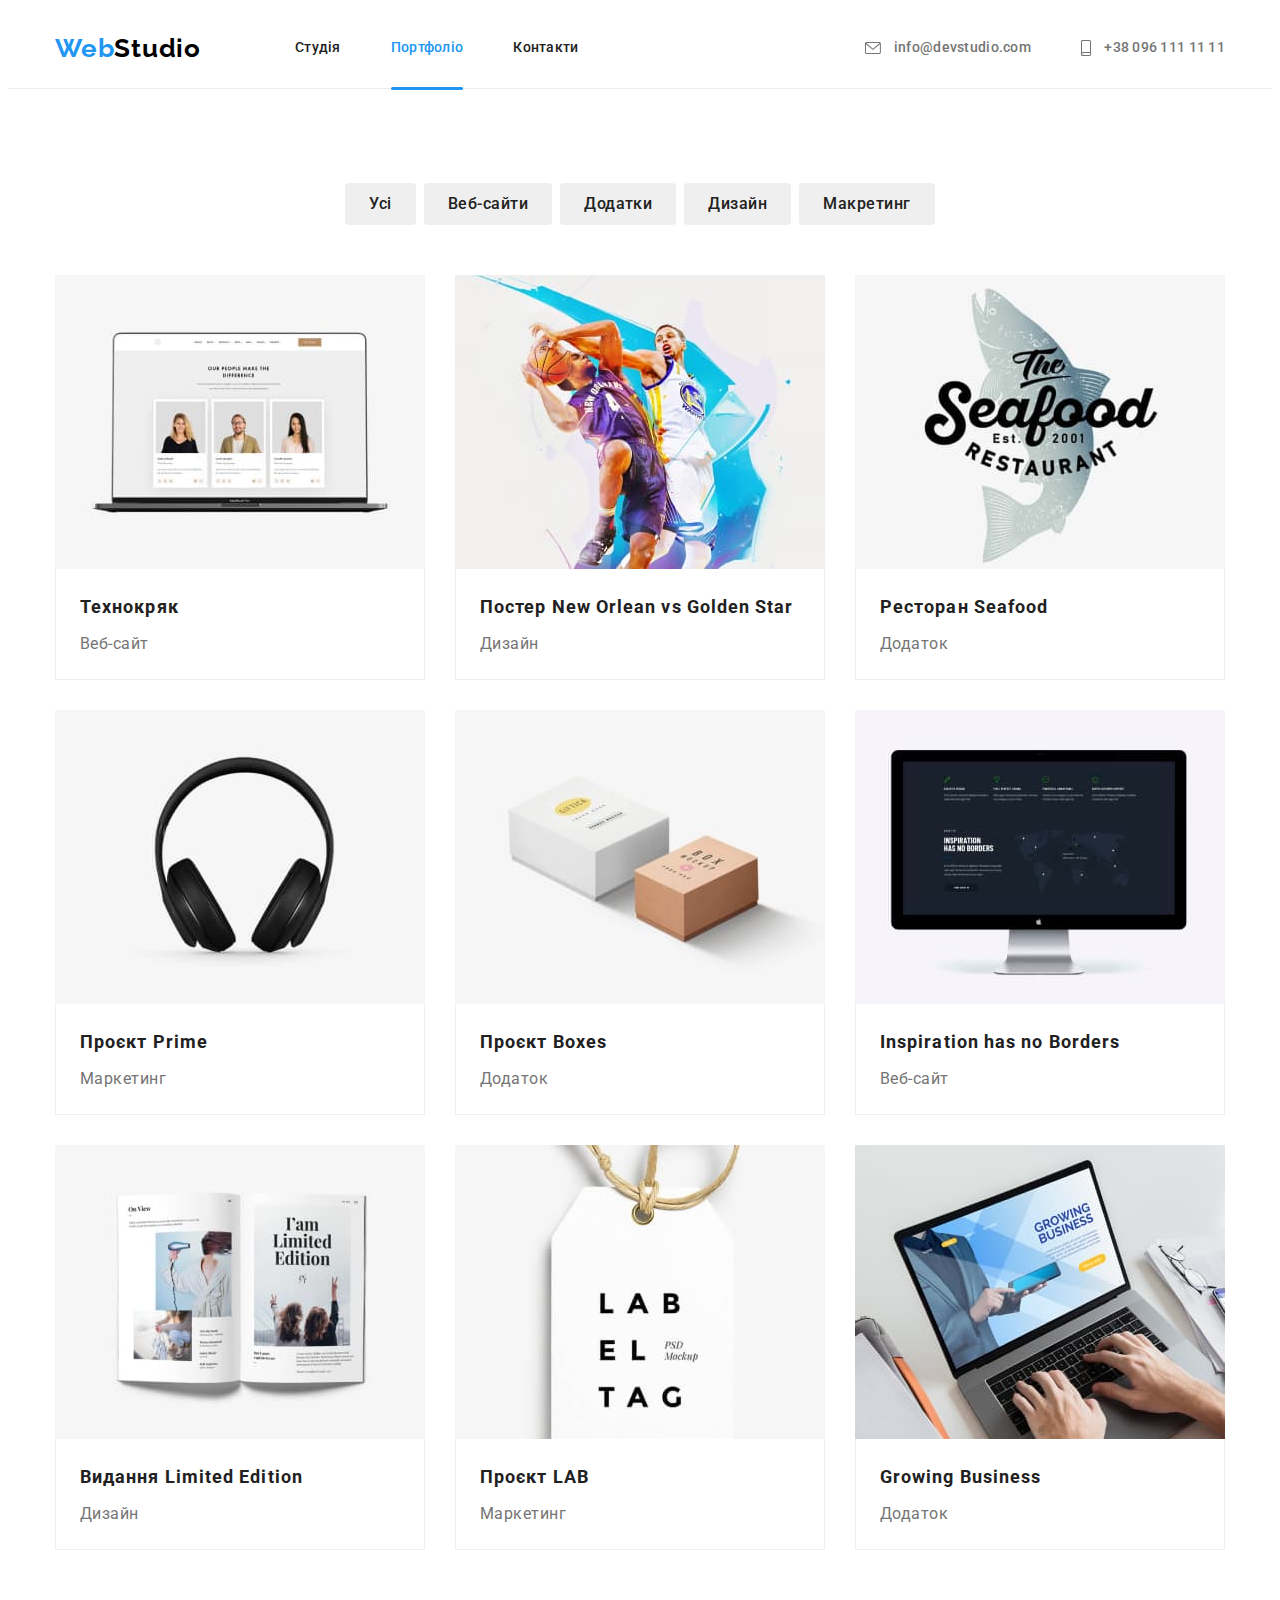
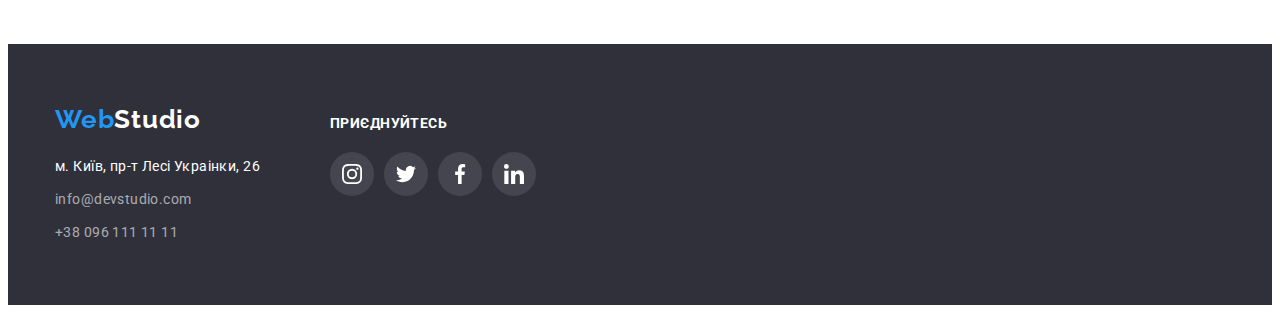
==== commit 37b7db65: "finish??" ====
--- a/portfolio.html
+++ b/portfolio.html
@@ -52,8 +52,10 @@
                     <ul class="portfolio-photo">
                         <li class="port-list">
                             <a class="port-link" href="#">
-                                <img class="port-img" src="images/portfolio/img.jpg" alt="leptop" width="370" height="294">
-                                <div class="text">Ресурс пропонує комплексні пропозиції з різним рівнем функціоналу та сервісів. Все це дозволить відвідувачу отримати вичерпні відомості про компанію чи приватну особу.</div>
+                                <div>
+                                    <img class="port-img" src="images/portfolio/img.jpg" alt="leptop" width="370" height="294">
+                                    <div class="text">Ресурс пропонує комплексні пропозиції з різним рівнем функціоналу та сервісів. Все це дозволить відвідувачу отримати вичерпні відомості про компанію чи приватну особу.</div>
+                                </div>
                                 <div class="port-p">
                                     <h3 class="port-title">Технокряк</h3>
                                     <p class="port-text">Веб-сайт</p>
@@ -62,8 +64,10 @@
                         </li>
                         <li class="port-list">
                             <a class="port-link" href="#">
-                                <img class="port-img" src="images/portfolio/img2.jpg" alt="bascketball" width="370" height="294">
-                                <div class="text">Ресурс пропонує комплексні пропозиції з різним рівнем функціоналу та сервісів. Все це дозволить відвідувачу отримати вичерпні відомості про компанію чи приватну особу.</div>
+                                <div>
+                                    <img class="port-img" src="images/portfolio/img2.jpg" alt="bascketball" width="370" height="294">
+                                    <div class="text">Ресурс пропонує комплексні пропозиції з різним рівнем функціоналу та сервісів. Все це дозволить відвідувачу отримати вичерпні відомості про компанію чи приватну особу.</div>
+                                </div>
                                 <div class="port-p">
                                     <h3 class="port-title">Постер New Orlean vs Golden Star</h3>
                                     <p class="port-text">Дизайн</p>
@@ -72,8 +76,10 @@
                         </li>
                         <li class="port-list">
                             <a class="port-link" href="#">
-                                <img class="port-img" src="images/portfolio/img3.jpg" alt="seafood" width="370" height="294">
-                                <div class="text">Ресурс пропонує комплексні пропозиції з різним рівнем функціоналу та сервісів. Все це дозволить відвідувачу отримати вичерпні відомості про компанію чи приватну особу.</div>
+                                <div>
+                                    <img class="port-img" src="images/portfolio/img3.jpg" alt="seafood" width="370" height="294">
+                                    <div class="text">Ресурс пропонує комплексні пропозиції з різним рівнем функціоналу та сервісів. Все це дозволить відвідувачу отримати вичерпні відомості про компанію чи приватну особу.</div>
+                                </div>
                                 <div class="port-p">    
                                     <h3 class="port-title">Ресторан Seafood</h3>
                                     <p class="port-text">Додаток</p>
@@ -82,8 +88,10 @@
                         </li>
                         <li class="port-list">
                             <a class="port-link" href="#">
-                                <img class="port-img" src="images/portfolio/img4.jpg" alt="headphone" width="370" height="294">
-                                <div class="text">Ресурс пропонує комплексні пропозиції з різним рівнем функціоналу та сервісів. Все це дозволить відвідувачу отримати вичерпні відомості про компанію чи приватну особу.</div>
+                                <div>
+                                    <img class="port-img" src="images/portfolio/img4.jpg" alt="headphone" width="370" height="294">
+                                    <div class="text">Ресурс пропонує комплексні пропозиції з різним рівнем функціоналу та сервісів. Все це дозволить відвідувачу отримати вичерпні відомості про компанію чи приватну особу.</div>
+                                </div>
                                 <div class="port-p">
                                     <h3 class="port-title">Проєкт Prime</h3>
                                     <p class="port-text">Маркетинг</p>
@@ -92,8 +100,10 @@
                         </li>
                         <li class="port-list">
                             <a class="port-link" href="#">
-                                <img class="port-img" src="images/portfolio/img5.jpg" alt="boxes" width="370" height="294">
-                                <div class="text">Ресурс пропонує комплексні пропозиції з різним рівнем функціоналу та сервісів. Все це дозволить відвідувачу отримати вичерпні відомості про компанію чи приватну особу.</div>
+                                <div>
+                                    <img class="port-img" src="images/portfolio/img5.jpg" alt="boxes" width="370" height="294">
+                                    <div class="text">Ресурс пропонує комплексні пропозиції з різним рівнем функціоналу та сервісів. Все це дозволить відвідувачу отримати вичерпні відомості про компанію чи приватну особу.</div>
+                                </div>
                                 <div class="port-p">
                                     <h3 class="port-title">Проєкт Boxes</h3>
                                     <p class="port-text">Додаток</p>
@@ -102,8 +112,10 @@
                         </li>
                         <li class="port-list">
                             <a class="port-link" href="#">
-                                <img class="port-img" src="images/portfolio/img6.jpg" alt="imac" width="370" height="294">
-                                <div class="text">Ресурс пропонує комплексні пропозиції з різним рівнем функціоналу та сервісів. Все це дозволить відвідувачу отримати вичерпні відомості про компанію чи приватну особу.</div>
+                                <div>
+                                    <img class="port-img" src="images/portfolio/img6.jpg" alt="imac" width="370" height="294">
+                                    <div class="text">Ресурс пропонує комплексні пропозиції з різним рівнем функціоналу та сервісів. Все це дозволить відвідувачу отримати вичерпні відомості про компанію чи приватну особу.</div>
+                                </div>
                                 <div class="port-p"> 
                                     <h3 class="port-title">Inspiration has no Borders</h3>
                                     <p class="port-text">Веб-сайт</p>
@@ -112,8 +124,10 @@
                         </li>
                         <li class="port-list">
                             <a class="port-link" href="#">
-                                <img class="port-img" src="images/portfolio/img7.jpg" alt="book" width="370" height="294">
-                                <div class="text">Ресурс пропонує комплексні пропозиції з різним рівнем функціоналу та сервісів. Все це дозволить відвідувачу отримати вичерпні відомості про компанію чи приватну особу.</div>
+                                <div>
+                                    <img class="port-img" src="images/portfolio/img7.jpg" alt="book" width="370" height="294">
+                                    <div class="text">Ресурс пропонує комплексні пропозиції з різним рівнем функціоналу та сервісів. Все це дозволить відвідувачу отримати вичерпні відомості про компанію чи приватну особу.</div>
+                                </div>
                                 <div class="port-p">
                                     <h3 class="port-title">Видання Limited Edition</h3>
                                     <p class="port-text">Дизайн</p>
@@ -122,8 +136,10 @@
                         </li>
                         <li class="port-list">
                             <a class="port-link" href="#">
-                                <img class="port-img" src="images/portfolio/img8.jpg" alt="#" width="370" height="294">
-                                <div class="text">Ресурс пропонує комплексні пропозиції з різним рівнем функціоналу та сервісів. Все це дозволить відвідувачу отримати вичерпні відомості про компанію чи приватну особу.</div>
+                                <div>
+                                    <img class="port-img" src="images/portfolio/img8.jpg" alt="#" width="370" height="294">
+                                    <div class="text">Ресурс пропонує комплексні пропозиції з різним рівнем функціоналу та сервісів. Все це дозволить відвідувачу отримати вичерпні відомості про компанію чи приватну особу.</div>
+                                </div>
                                 <div class="port-p">    
                                     <h3 class="port-title">Проєкт LAB</h3>
                                     <p class="port-text">Маркетинг</p>
@@ -132,8 +148,10 @@
                         </li>
                         <li class="port-list">
                             <a class="port-link" href="#">
-                                <img class="port-img" src="images/portfolio/img9.jpg" alt="#" width="370" height="294">
-                                <div class="text">Ресурс пропонує комплексні пропозиції з різним рівнем функціоналу та сервісів. Все це дозволить відвідувачу отримати вичерпні відомості про компанію чи приватну особу.</div>
+                                <div>
+                                    <img class="port-img" src="images/portfolio/img9.jpg" alt="#" width="370" height="294">
+                                    <div class="text">Ресурс пропонує комплексні пропозиції з різним рівнем функціоналу та сервісів. Все це дозволить відвідувачу отримати вичерпні відомості про компанію чи приватну особу.</div>
+                                </div>
                                 <div class="port-p">
                                     <h3 class="port-title">Growing Business</h3>
                                     <p class="port-text">Додаток</p>
--- a/css/styles.css
+++ b/css/styles.css
@@ -106,27 +106,35 @@
 
 
 .header-link {
+    position: relative;
     box-sizing: border-box;
     display: inline-block;
     text-decoration: none;
     color: var(--header-link-color);
     padding-top: 32px;
     padding-bottom: 32px;
+    transition-property: background-color, color, box-shadow;
     transition-duration: 250ms;
     transition-timing-function: cubic-bezier(0.4, 0, 0.2, 1);
 }
 
 .header-link:focus,
 .header-link:hover,
-.selected:hover::after,
-.selected:focus::after,
 .selected {
     color: var(--logo-leading-color);
     cursor: pointer;
+}
+
+.selected::after {
     content:'';
-    display: flex;
-    border-bottom: 3px solid;
+    position: absolute;
+    background-color: #2196F3;
+    width: 100%;
+    height: 3px;
+    bottom: 0;
+    left: 0;
     border-radius: 2px;
+    bottom: -2px;
 }
 
 .header-nav-block {
@@ -155,6 +163,7 @@
     color: var(--main-color);
     padding-top: 32px;
     padding-bottom: 32px;
+    transition-property: color;
     transition-duration: 250ms;
     transition-timing-function: cubic-bezier(0.4, 0, 0.2, 1);
 }
@@ -175,6 +184,7 @@
     color: var(--main-color);
     padding-top: 32px;
     padding-bottom: 32px;
+    transition-property: color;
     transition-duration: 250ms;
     transition-timing-function: cubic-bezier(0.4, 0, 0.2, 1);
 }
@@ -204,7 +214,6 @@
     margin: -1px;
     border: 0;
     padding: 0;
-    
     white-space: nowrap;
     clip-path: inset(100%);
     clip: rect(0 0 0 0);
@@ -232,6 +241,7 @@
     letter-spacing: 0.03em;
     color: var(--header-link-color);
     cursor: pointer;
+    transition-property: background-color, color, box-shadow;
     transition-duration: 250ms;
     transition-timing-function: cubic-bezier(0.4, 0, 0.2, 1);
 }
@@ -258,10 +268,15 @@
     display: block;
     text-decoration: none;
     transition-property: transform;
+    background: var(--main-back-color);
+    transition-property: box-shadow;
+    transition-duration: 250ms;
+    transition-timing-function: cubic-bezier(0.4, 0, 0.2, 1);
+}
+
+.port-link > div:nth-child(1) {
     position: relative;
-    background: var(--main-back-color);
-    transition-duration: 250ms;
-    transition-timing-function: cubic-bezier(0.4, 0, 0.2, 1);
+    overflow: hidden;
 }
 
 .port-link:hover,
@@ -279,8 +294,6 @@
     border-bottom: 1px solid #EEEEEE;
 }
 
-
-
 .port-title {
     font-weight: 700;
     font-size: 18px;
@@ -299,7 +312,6 @@
 
 .main-section-1 {
     max-width: 1600px;
-    height: 600px;
     margin-left: auto;
     margin-right: auto;
     padding-top: 200px;
@@ -340,6 +352,7 @@
     text-align: center;
     border-color: transparent;
     padding: 10px 32px;
+    transition-property: background-color, color, box-shadow;
     transition-duration: 250ms;
     transition-timing-function: cubic-bezier(0.4, 0, 0.2, 1);
 }
@@ -509,6 +522,7 @@
     width: 100%;
     height: 100%;
     border-radius: 50%;
+    transition-property: background-color;
     transition-duration: 250ms;
     transition-timing-function: cubic-bezier(0.4, 0, 0.2, 1);
 }
@@ -520,6 +534,7 @@
 
 .foto-icon{
     fill: var(--border-link);
+    transition-property: color;
     transition-duration: 250ms;
     transition-timing-function: cubic-bezier(0.4, 0, 0.2, 1);
 }
@@ -562,6 +577,7 @@
     height: 92px;
     border: 1px solid var(--border-link);
     border-radius: 4px;
+    transition-property: color;
     transition-duration: 250ms;
     transition-timing-function: cubic-bezier(0.4, 0, 0.2, 1);
 }
@@ -573,6 +589,7 @@
 
 .section-icon {
     fill: var(--border-link);
+    transition-property: color;
     transition-duration: 250ms;
     transition-timing-function: cubic-bezier(0.4, 0, 0.2, 1);
 }
@@ -593,8 +610,12 @@
     align-items: baseline;
 }
 
-.container > div:first-child {
+.container > div:nth-child(1) {
     margin-right: 70px;
+}
+
+.container > div:nth-child(2) {
+    margin-right: 93px;
 }
 
 .logo-footer {
@@ -629,6 +650,7 @@
     line-height: 1.71;
     letter-spacing: 0.03em;
     color: var(--main-back-color);
+    transition-property: color;
     transition-duration: 250ms;
     transition-timing-function: cubic-bezier(0.4, 0, 0.2, 1);
 }
@@ -642,6 +664,7 @@
     line-height: 1.71;
     letter-spacing: 0.03em;
     color: var(--footer-shadow);
+    transition-property: color;
     transition-duration: 250ms;
     transition-timing-function: cubic-bezier(0.4, 0, 0.2, 1);
 }
@@ -685,6 +708,7 @@
     width: 100%;
     height: 100%;
     border-radius: 50%;
+    transition-property: background-color;
     transition-duration: 250ms;
     transition-timing-function: cubic-bezier(0.4, 0, 0.2, 1);
 }
@@ -696,6 +720,53 @@
 
 .footer-icon{
     fill: var(--main-back-color);
+}
+
+.contact-us {
+    display: inline-block;
+}
+
+.contact-us-title {
+    font-weight: 700;
+    font-size: 14px;
+    line-height: 1.14;
+    letter-spacing: 0.03em;
+    text-transform: uppercase;
+    color: var(--main-back-color);
+    margin-bottom: 20px;
+}
+
+.contact-us-email{
+    display: flex;
+    gap: 12px;
+}
+
+.contact-mail {
+    background-color: inherit;
+    width: 358px;
+    border: 1px solid rgba(255, 255, 255, 0.3);
+    filter: drop-shadow(0px 4px 4px rgba(0, 0, 0, 0.15));
+    border-radius: 4px;
+    padding: 15px 16px;
+}
+
+.contact-btn {
+    display: flex;
+    align-items: center;
+    font-weight: 700;
+    font-size: 16px;
+    line-height: 30px;
+    letter-spacing: 0.06em;
+    color: var(--main-back-color);
+    background-color: var(--logo-leading-color);
+    box-shadow: 0px 4px 4px rgba(0, 0, 0, 0.15);
+    border-radius: 4px;
+    padding: 10px 28px;
+}
+
+.contact-btn:hover,
+.contact-btn:focus {
+    cursor: pointer;
 }
 
 .modal-backdrop {
@@ -726,9 +797,9 @@
 
 .modal-close {
     display: flex;
-    margin-top: 14px;
+    margin-top: 8px;
     margin-left: auto;
-    margin-right: 14px;
+    margin-right: 8px;
     width: 30px;
     height: 30px;
     border-radius: 50% 50%;
@@ -739,10 +810,6 @@
 
 .modal-close:hover,
 .modal-close:focus {
-    border-color: rgba(0, 0, 0, 0.1);
-    box-shadow: 0px 1px 3px rgba(0, 0, 0, 0.12), 
-    0px 1px 1px rgba(0, 0, 0, 0.14), 
-    0px 2px 1px rgba(0, 0, 0, 0.2);
     cursor: pointer;
 }
 
@@ -752,23 +819,20 @@
 }
 
   .port-link:hover .text {
-    position: absolute;
-    height: 294px;
-    transform: translate(0, -100%);
-    padding: 63px 24px;
+    transform: translatey(-100%);
+    
 }
   
   .text {
     position: absolute;
-    overflow: hidden;
     width: 100%;
-    height: 0;
     font-weight: 400;
     font-size: 18px;
     line-height: 1.56;
     color: var(--main-back-color);
     letter-spacing: 0.03em;
     text-align: start;
+    padding: 64px 32px;
     background-color: rgba(33, 150, 243, 0.9);
     transition-duration: 250ms;
     transition-timing-function: cubic-bezier(0.4, 0, 0.2, 1);
